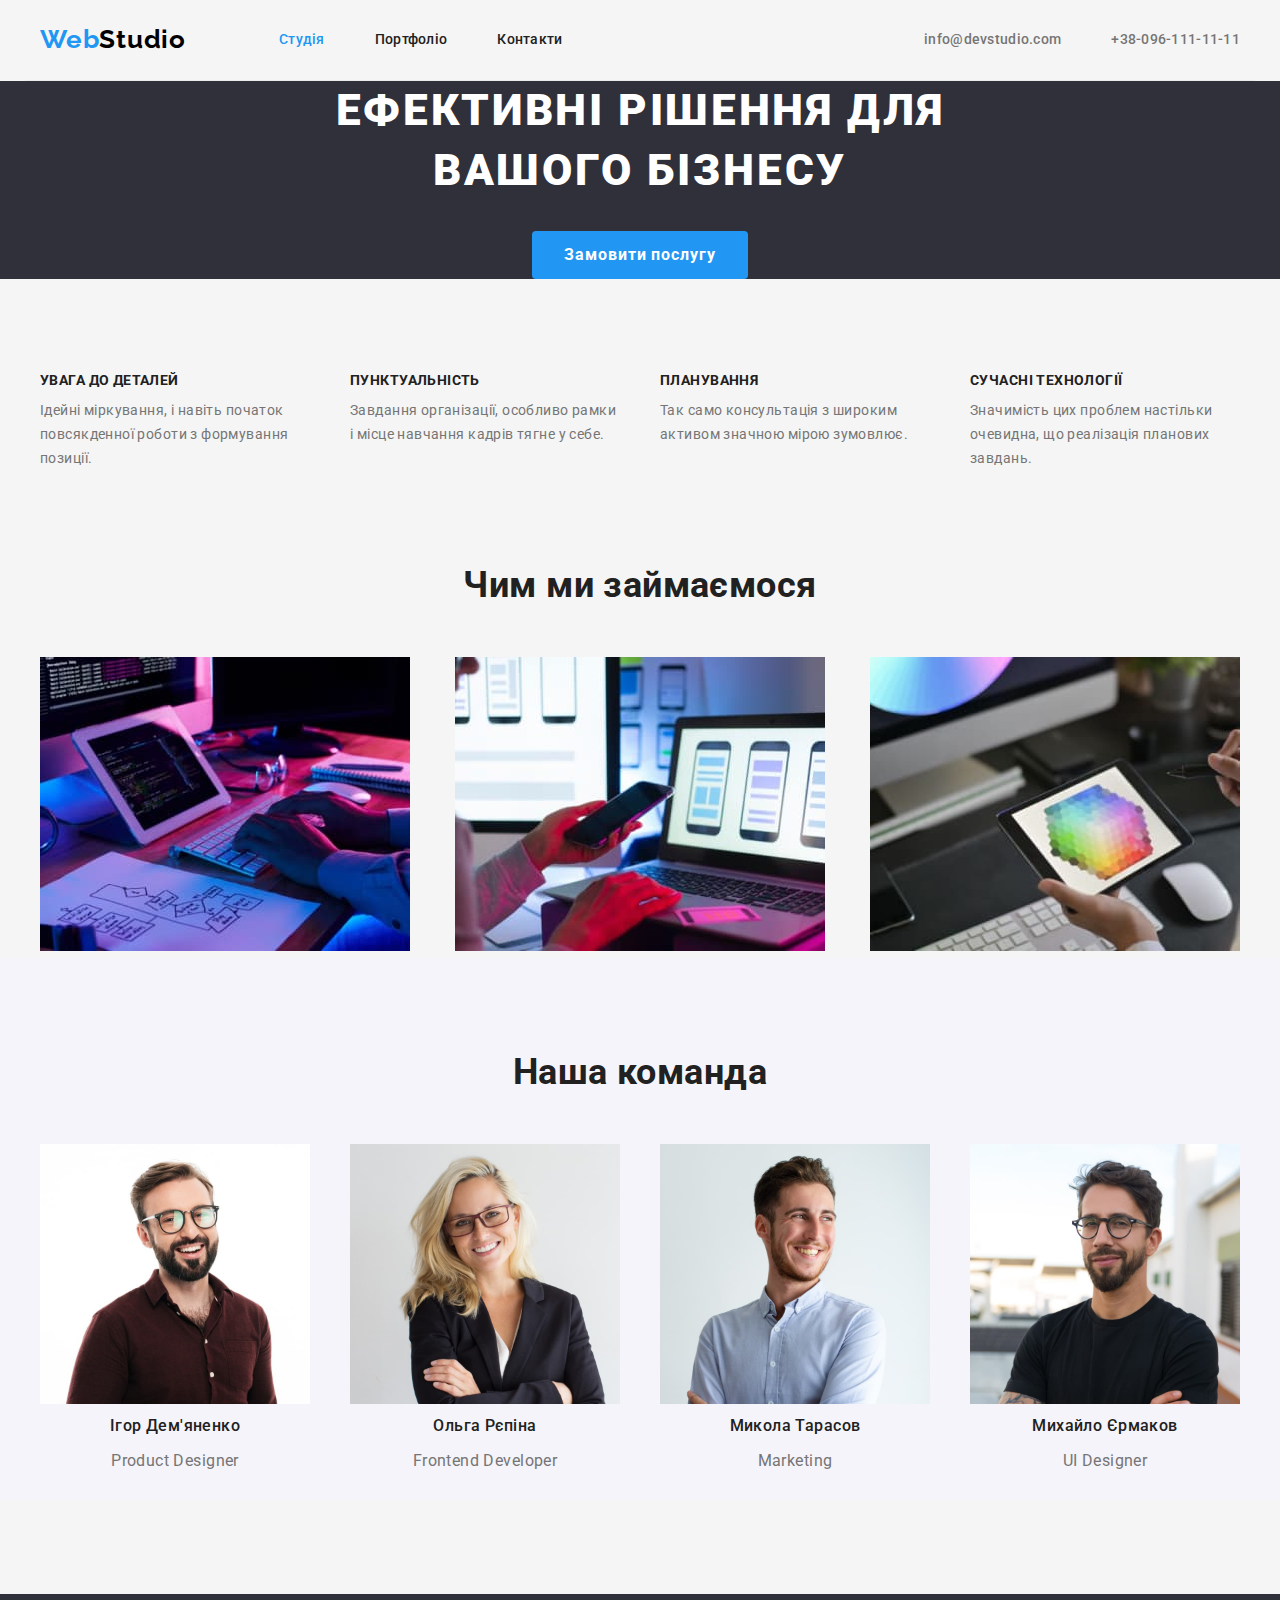
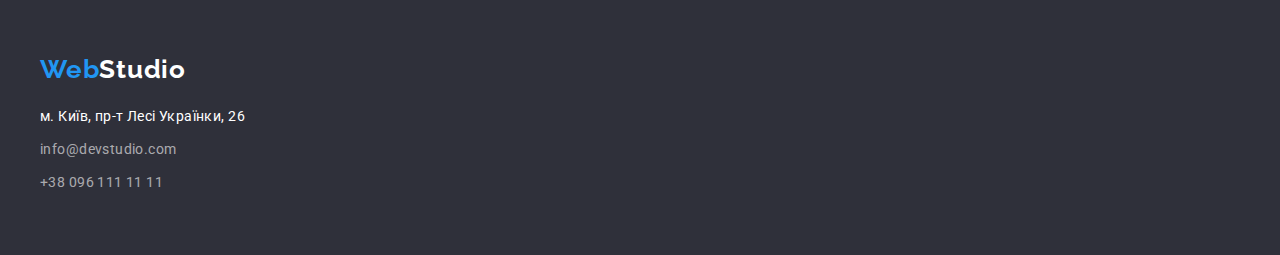
==== index.html @ 3d52f339 "homework03" ====
<!DOCTYPE html>
<html lang="uk">
  <head>
    <meta charset="UTF-8" />
    <meta http-equiv="X-UA-Compatible" content="IE=edge" />
    <meta name="viewport" content="width=device-width, initial-scale=1.0" />
    <title>Document</title>
    <link
      href="https://fonts.googleapis.com/css2?family=Raleway:wght@700&family=Roboto:wght@400;500;700;900&display=swap"
      rel="stylesheet"
    />
    <link
      rel="stylesheet"
      href="https://cdnjs.cloudflare.com/ajax/libs/modern-normalize/1.1.0/modern-normalize.min.css"
    />
    <link rel="stylesheet" href="./css/styles.css" />
  </head>

  <body class="body">
    <!-- Шапка сайту-->
    <header class="container main-nav">
      <a href="./index.html" class="logo"
        ><span class="logo-web">Web</span>Studio</a
      >
      <ul class="site-nav list">
        <li class="item">
          <a href="./index.html" class="link current">Студія</a>
        </li>
        <li class="item">
          <a href="./portfolio.html" class="link">Портфоліо</a>
        </li>
        <li class="item"><a href="" class="link">Контакти</a></li>
      </ul>
      <ul class="auth-nav list">
        <li class="item">
          <a href="mailto:info@devstudio.com" class="link"
            >info@devstudio.com</a
          >
        </li>
        <li class="item">
          <a href="tel:+380961111111" class="link">+38-096-111-11-11</a>
        </li>
      </ul>
    </header>

    <main>
      <!-- Hero -->
      <section class="hero">
        <div class="container">
        <h1 class="hero-title">Ефективні рішення для вашого бізнесу</h1>
        <a href="" class="button primary">Замовити послугу</a>
        </div>
      </section>

      <!--Переваги компанії-->

      <section class="section">
        <div class="container">
          <h2 hidden>Переваги компанії</h2>
          <ul class="features list">
            <li class="item">
              <h3 class="features-title">УВАГА ДО ДЕТАЛЕЙ</h3>
              <p>
                Ідейні міркування, і навіть початок повсякденної роботи з
                формування позиції.
              </p>
            </li>
            <li class="item">
              <h3 class="features-title">ПУНКТУАЛЬНІСТЬ</h3>
              <p>
                Завдання організації, особливо рамки і місце навчання кадрів
                тягне у себе.
              </p>
            </li>
            <li class="item">
              <h3 class="features-title">ПЛАНУВАННЯ</h3>
              <p>
                Так само консультація з широким активом значною мірою зумовлює.
              </p>
            </li>
            <li class="item">
              <h3 class="features-title">СУЧАСНІ ТЕХНОЛОГІЇ</h3>
              <p>
                Значимість цих проблем настільки очевидна, що реалізація
                планових завдань.
              </p>
            </li>
          </ul>
        </div>
      </section>

      <!--Чим ми займаємося-->

      <section class="section">
        <div class="container">
          <h2 class="title">Чим ми займаємося</h2>
          <ul class="projects list">
            <li class="item">
              <a href="">
                <img
                  src="./images/main/icon1.jpg"
                  alt="Кодинг"
                  width="370"
                  height="294"
                />
              </a>
            </li>
            <li class="item">
              <a href="">
                <img
                  src="./images/main/icon2.jpg"
                  alt="Створення мобільних додатків"
                  width="370"
                  height="294"
                />
              </a>
            </li>
            <li class="item">
              <a href="">
                <img
                  src="./images/main/icon3.jpg"
                  alt="Дизайн"
                  width="370"
                  height="294"
                />
              </a>
            </li>
          </ul>
        </div>
      </section>

      <!--Команда-->

      <section class="workers">
        <div class="container">
          <h2 class="title">Наша команда</h2>
          <ul class="workers-list list">
            <li>
              <img
                src="./images/main/photo1.jpg"
                alt="Ігор Дем'яненко"
                width="270"
                height="260"
              />
              <h3 class="title">Ігор Дем'яненко</h3>
              <p class="position">Product Designer</p>
            </li>
            <li>
              <img
                src="./images/main/photo4.jpg"
                alt="Ольга Рєпіна"
                width="270"
                height="260"
              />
              <h3 class="title">Ольга Рєпіна</h3>
              <p class="position">Frontend Developer</p>
            </li>
            <li>
              <img
                src="./images/main/photo3.jpg"
                alt="Микола Тарасов"
                width="270"
                height="260"
              />
              <h3 class="title">Микола Тарасов</h3>
              <p class="position">Marketing</p>
            </li>
            <li>
              <img
                src="./images/main/photo2.jpg"
                alt="Михайло Єрмаков"
                width="270"
                height="260"
              />
              <h3 class="title">Михайло Єрмаков</h3>
              <p class="position">UI Designer</p>
            </li>
          </ul>
        </div>
      </section>
    </main>

    <!--Футер-->

    <footer class="footer">
      <div class="container">
        <a href="./index.html" class="logo-bottom"
          ><span class="logo-web">Web</span>Studio</a>
        <address>
          <ul class="footer-nav list">
            <li class="item">
              <a
                href="https://goo.gl/maps/Rdk4neuZfdTBpc1s9"
                target="_blank"
                rel="noopener noreferrer nofollow"
                class="footer-adress"
                >м. Київ, пр-т Лесі Українки, 26</a
              >
            </li>
            <li class="item">
              <a href="mailto:info@devstudio.com" class="footer-contact"
                >info@devstudio.com</a
              >
            </li>
            <li class="item">
              <a href="tel:+380961111111" class="footer-contact"
                >+38 096 111 11 11</a
              >
            </li>
          </ul>
        </address>
      </div>
    </footer>
  </body>
</html>
---- css/styles.css ----
:root {
  --primary-text-color: #757575;
  --title-text-color: #212121;
  --accent-color: #2196f3;
}

.body {
  color: var(--primary-text-color);
  background-color: #f5f5f5;

  font-family: "Roboto", sans-serif;
  font-size: 14px;
  line-height: 1.7;
  letter-spacing: 0.03em;
}

.list {
  list-style: none;
  padding: 0;
  margin: 0;
}

.container {
  margin-left: auto;
  margin-right: auto;
  width: 1230px;
  padding-left: 15px;
  padding-right: 15px;
}

/* Header */

/* Logo */

.logo {
  color: #000;
  font-family: "Raleway", sans-serif;
  font-weight: 700;
  font-size: 26px;
  line-height: 1.2;
  letter-spacing: 0.03em;
  text-decoration: none;
}

.logo-web {
  color: var(--accent-color);
}

.logo-bottom {
  color: #ffffff;
  font-family: "Raleway", sans-serif;
  font-weight: 700;
  font-size: 26px;
  line-height: 1.2;
  letter-spacing: 0.03em;
  text-decoration: none;
}
/* Site nav */

.main-nav {
  display: flex;
  align-items: center;
  border-bottom: 1px solid #ececec;
}

.site-nav {
  display: flex;
  margin-left: 93px;
}

.site-nav .item:not(:last-child) {
  margin-right: 50px;
}

.auth-nav {
  display: flex;
  margin-left: auto;
}

.auth-nav .item:not(:last-child) {
  margin-right: 50px;
}

.site-nav .link,
.auth-nav .link {
  display: block;
  padding-top: 32px;
  padding-bottom: 32px;

  font-weight: 500;
  font-size: 14px;
  line-height: 1.14;
  letter-spacing: 0.02em;
  text-decoration: none;
}

.site-nav .link {
  color: var(--title-text-color);
}

.auth-nav .link {
  color: var(--primary-text-color);
}

.site-nav .link.current {
  color: var(--accent-color);
}

.site-nav .link:hover,
.site-nav .link:focus,
.auth-nav .link:hover,
.auth-nav .link:focus,
.footer-nav .footer-adress:hover,
.footer-nav .footer-adress:focus,
.footer-nav .footer-contact:hover,
.footer-nav .footer-contact:focus {
  color: var(--accent-color);
}

/* Hero */
.hero {
  background-color: #2f303a;
  text-align: center;
}

.hero .hero-title {
    width: 696px;
  margin-bottom: 30px;
  margin-top: 0;
  margin-left: auto;
  margin-right: auto;

  color: #ffffff;

  font-weight: 900;
  font-size: 44px;
  line-height: 1.36;
  text-align: center;
  letter-spacing: 0.06em;
  text-transform: uppercase;
}

/* Buttons */

.button.primary {
  display: inline-block;
  border-radius: 4px;
  padding: 10px 32px;
  min-width: 216px;

  color: #ffffff;
  background-color: var(--accent-color);

  font-family: inherit;
  font-weight: 700;
  font-size: 16px;
  line-height: 1.8;
  align-items: center;
  text-align: center;
  letter-spacing: 0.06em;
  text-decoration: none;
}

.button.secondary {
  color: var(--title-text-color);
  background-color: #f5f4fa;
  border-radius: 4px;

  font-family: inherit;
  font-style: normal;
  font-weight: 500;
  font-size: 16px;
  line-height: 1.62;
  text-align: center;
  letter-spacing: inherit;

  cursor: pointer;
}

.button.secondary:last-child {
  margin-right: 0;
}

/* Sections */
.section {
  padding-top: 94px;
}
/* Features */

.features {
  display: flex;
  flex-wrap: wrap;
  justify-content: space-between;
}

.features .item {
  width: 270px;
  margin-right: 30px;
}

.features .item:last-child {
  margin-right: 0;
}

.features .features-title {
  margin-top: 0;
  margin-bottom: 10px;

  color: var(--title-text-color);
  font-size: 14px;
  line-height: 1.14;
}

.features p {
  margin-top: 0;
  margin-bottom: 0;
}

/* Profects */

.section .title,
.workers .title {
  margin-top: 0;
  margin-bottom: 50px;

  color: var(--title-text-color);
  font-size: 36px;
  line-height: 1.16;
  text-align: center;
}

.projects {
  display: flex;
  justify-content: space-between;
}

/* Workers */

.workers {
  padding-top: 94px;
  background-color: #f5f4fa;
}

.workers-list {
  display: flex;
  justify-content: space-between;
}

.workers-list .title {
  margin-top: 0;
  margin-bottom: 10px;
  color: var(--title-text-color);
  font-weight: 500;
  font-size: 16px;
  line-height: 1.8;
  text-align: center;
}

.workers-list .position {
  margin-top: 0;
  margin-bottom: 0;
  padding-bottom: 30px;
  font-size: 16px;
  line-height: 19px;
  text-align: center;
}

/* Portfolio */

/* Portfolio buttoms */

.portfolio-buttoms {
  display: flex;
  justify-content: center;
  margin-bottom: 50px;
}

/* Portfolio main */

.portfoliolist {
  display: flex;
  flex-wrap: wrap;
}

.portfoliolist .item {
  width: calc((100% - 60px) / 3);
  margin-right: 30px;
  margin-bottom: 30px;
  border-bottom: 1px solid #ececec;
}
.portfoliolist .item:nth-child(3n) {
  margin-right: 0;
}

.portfoliolist .item:nth-last-child(-n + 3) {
  margin-bottom: 0;
}

.portfolio-sections {
  text-decoration: none;
}

.portfoliolist .title {
  color: var(--title-text-color);
  font-size: 18px;
  line-height: 2;
  letter-spacing: 0.06em;
}

.portfoliolist .filter {
  color: var(--primary-text-color);
  font-size: 16px;
  line-height: 1.88;
}

/* Footer */

.footer {
  margin-top: 94px;
  padding-top: 60px;
  padding-bottom: 60px;

  background-color: #2f303a;
}

.footer-nav {
  padding-top: 20px;
}

.footer-nav .item{
    padding-bottom: 9px;
}

.footer-nav .item:last-child{
    padding-bottom: 0;
}

.footer-nav .footer-adress {
  color: #ffffff;
  text-decoration: none;
  font-style: normal;
}

.footer-nav .footer-contact {
  color: rgba(255, 255, 255, 0.6);
  text-decoration: none;
  font-style: normal;
}
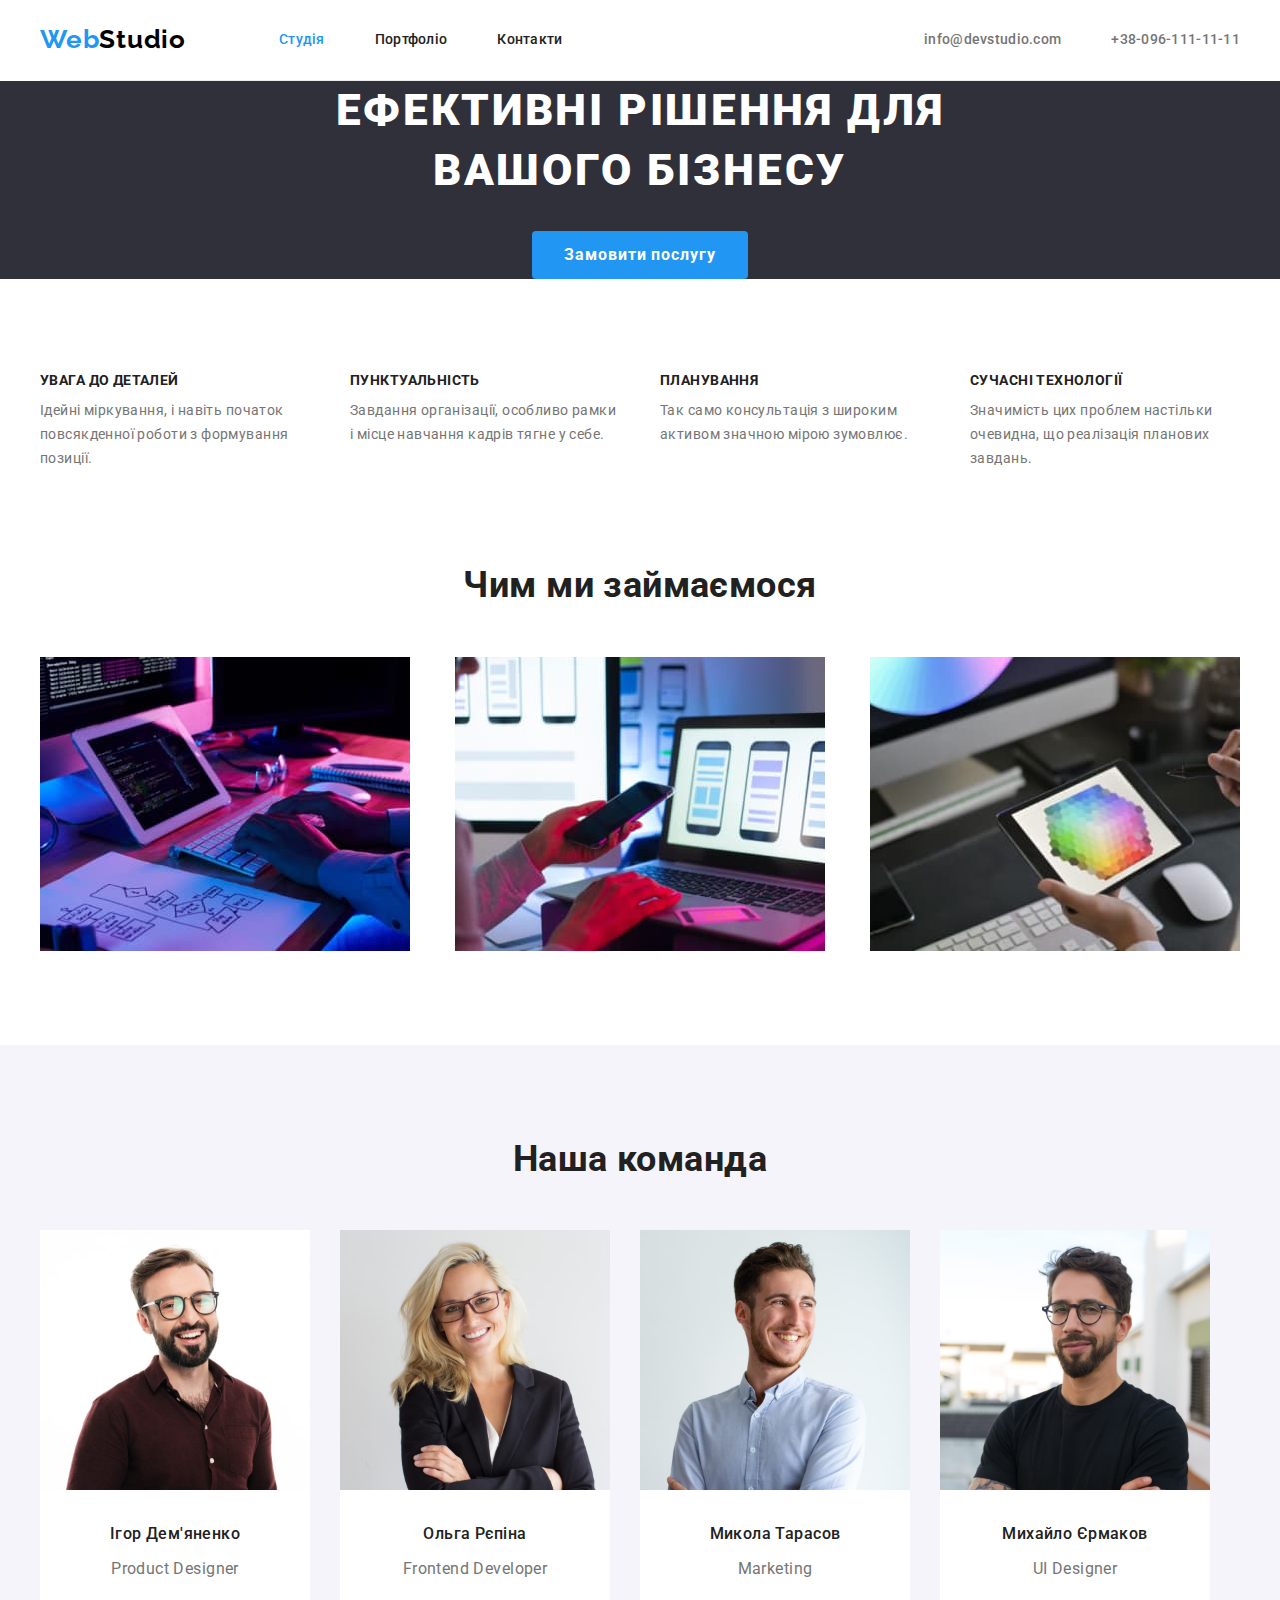
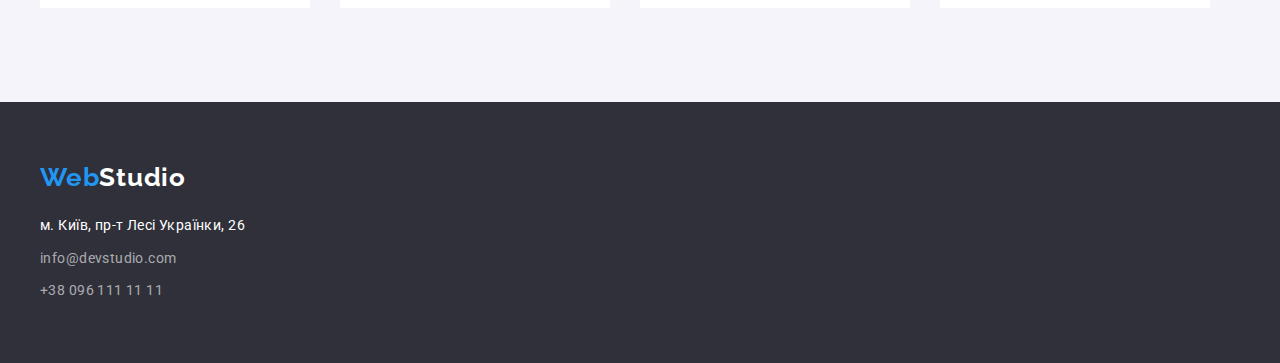
==== commit fcc37fb6: "rework" ====
--- a/index.html
+++ b/index.html
@@ -135,7 +135,7 @@
         <div class="container">
           <h2 class="title">Наша команда</h2>
           <ul class="workers-list list">
-            <li>
+            <li class="item">
               <img
                 src="./images/main/photo1.jpg"
                 alt="Ігор Дем'яненко"
@@ -145,7 +145,7 @@
               <h3 class="title">Ігор Дем'яненко</h3>
               <p class="position">Product Designer</p>
             </li>
-            <li>
+            <li class="item">
               <img
                 src="./images/main/photo4.jpg"
                 alt="Ольга Рєпіна"
@@ -155,7 +155,7 @@
               <h3 class="title">Ольга Рєпіна</h3>
               <p class="position">Frontend Developer</p>
             </li>
-            <li>
+            <li class="item">
               <img
                 src="./images/main/photo3.jpg"
                 alt="Микола Тарасов"
@@ -165,7 +165,7 @@
               <h3 class="title">Микола Тарасов</h3>
               <p class="position">Marketing</p>
             </li>
-            <li>
+            <li class="item">
               <img
                 src="./images/main/photo2.jpg"
                 alt="Михайло Єрмаков"
--- a/css/styles.css
+++ b/css/styles.css
@@ -6,7 +6,7 @@
 
 .body {
   color: var(--primary-text-color);
-  background-color: #f5f5f5;
+  background-color: #ffffff;
 
   font-family: "Roboto", sans-serif;
   font-size: 14px;
@@ -23,9 +23,12 @@
 .container {
   margin-left: auto;
   margin-right: auto;
-  width: 1230px;
-  padding-left: 15px;
-  padding-right: 15px;
+  width: 1200px;
+}
+
+img {display: block;
+  max-width: 100%;
+  height: auto;
 }
 
 /* Header */
@@ -232,6 +235,7 @@
 .projects {
   display: flex;
   justify-content: space-between;
+  margin-bottom: 94px;
 }
 
 /* Workers */
@@ -239,16 +243,26 @@
 .workers {
   padding-top: 94px;
   background-color: #f5f4fa;
+  padding-bottom: 94px;
 }
 
 .workers-list {
   display: flex;
-  justify-content: space-between;
+}
+
+.workers-list .item{
+  margin-right: 30px;
+  background-color: #ffffff;
+}
+
+.workers-list .item:last-child{
+  margin-right: 0;
 }
 
 .workers-list .title {
-  margin-top: 0;
+  margin-top: 30px;
   margin-bottom: 10px;
+
   color: var(--title-text-color);
   font-weight: 500;
   font-size: 16px;
@@ -260,6 +274,7 @@
   margin-top: 0;
   margin-bottom: 0;
   padding-bottom: 30px;
+
   font-size: 16px;
   line-height: 19px;
   text-align: center;
@@ -280,13 +295,13 @@
 .portfoliolist {
   display: flex;
   flex-wrap: wrap;
+  padding-bottom: 94px;
 }
 
 .portfoliolist .item {
   width: calc((100% - 60px) / 3);
   margin-right: 30px;
   margin-bottom: 30px;
-  border-bottom: 1px solid #ececec;
 }
 .portfoliolist .item:nth-child(3n) {
   margin-right: 0;
@@ -296,27 +311,43 @@
   margin-bottom: 0;
 }
 
-.portfolio-sections {
-  text-decoration: none;
-}
-
-.portfoliolist .title {
+.portfoliolist .card-text{
+  padding-top: 20px ;
+  padding-bottom: 20px;
+  padding-left: 24px;
+  padding-right: 24px;
+
+  border-bottom: 1px solid #EEEEEE;
+  border-left: 1px solid #EEEEEE;
+  border-right: 1px solid #EEEEEE;
+}
+
+
+.portfoliolist .ptitle {
+  margin-top: 0;
+  margin-bottom: 0;
+  padding-bottom: 4px;
+
   color: var(--title-text-color);
   font-size: 18px;
   line-height: 2;
   letter-spacing: 0.06em;
+  text-align: left;
 }
 
 .portfoliolist .filter {
+  margin-top: 0;
+  margin-bottom: 0;
+
   color: var(--primary-text-color);
   font-size: 16px;
   line-height: 1.88;
+  text-align: left;
 }
 
 /* Footer */
 
 .footer {
-  margin-top: 94px;
   padding-top: 60px;
   padding-bottom: 60px;
 
